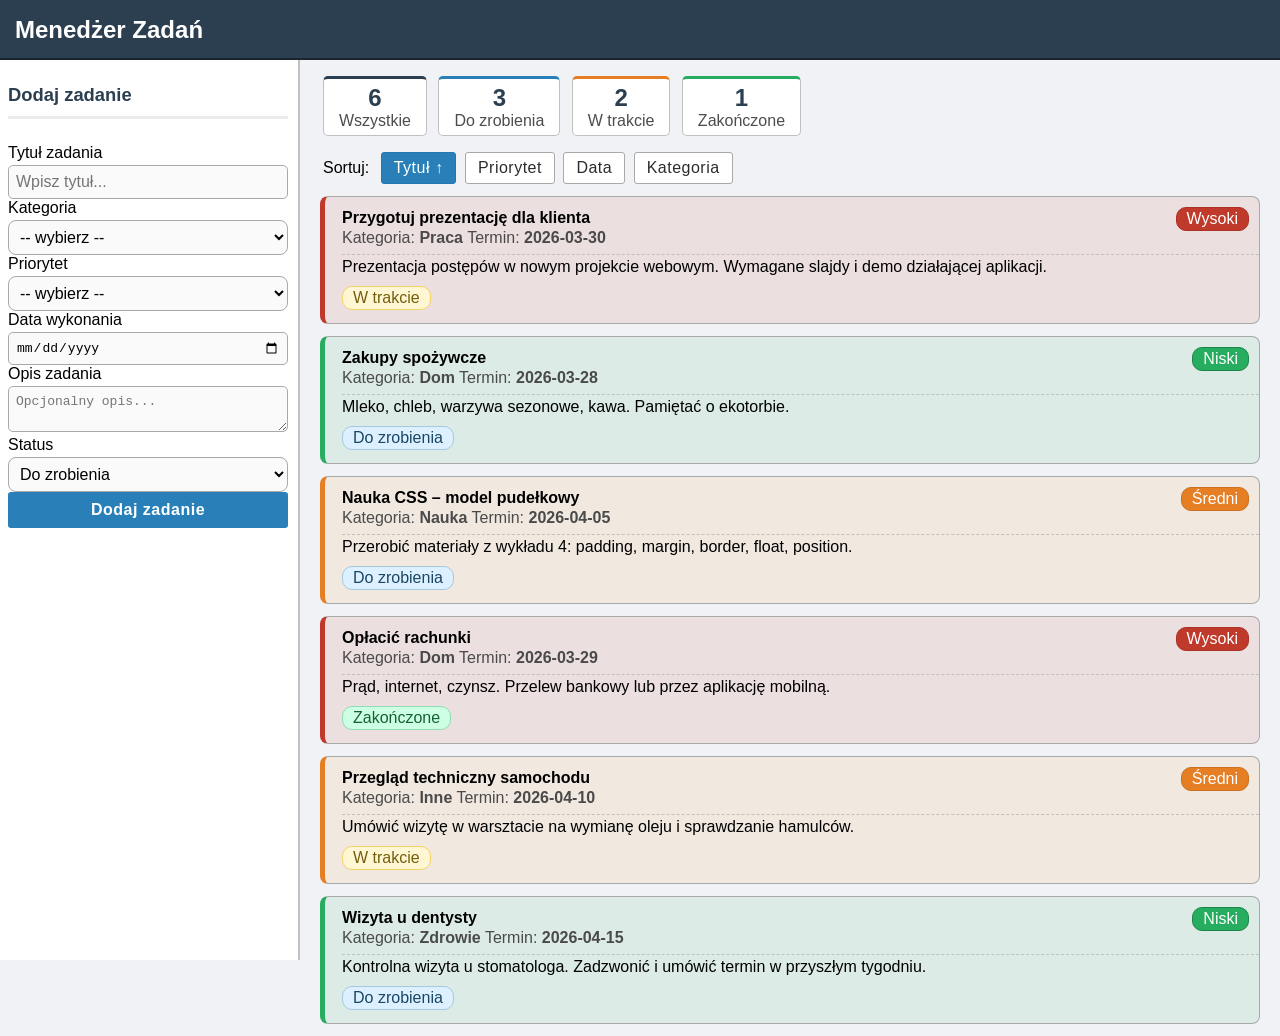
==== lab5/index.html @ 772f9764 "zad" ====
<!DOCTYPE html>
<html lang="pl">
<head>
    <meta charset="UTF-8">
    <title>Menedżer zadań</title>
    <link href="style.css" rel="stylesheet"
          type="text/css">
</head>
<body>
<header>Menedżer Zadań</header>
<aside>
    <form>
        <h4>Dodaj zadanie</h4>
        <div>
            <label for="tytul-zad">Tytuł zadania</label><br>
            <input type="text" name="tytul-zad" id="tytul-zad" placeholder="Wpisz tytuł..." required>
        </div>
        <div>
            <label for="kategoria-zad">Kategoria</label><br>
            <select name="kategoria-zad" id="kategoria-zad" required>
                <option disabled selected hidden>-- wybierz --</option>
                <option value="Praca">Praca</option>
                <option value="Dom">Dom</option>
                <option value="Nauka">Nauka</option>
                <option value="Zdrowie">Zdrowie</option>
                <option value="Inne">Inne</option>
            </select>
        </div>
        <div>
            <label for="priorytet-zad">Priorytet</label><br>
            <select name="priorytet-zad" id="priorytet-zad" required>
                <option disabled selected hidden>-- wybierz --</option>
                <option value="Niski">Niski</option>
                <option value="Średni">Średni</option>
                <option value="Wysoki">Wysoki</option>
            </select>
        </div>
        <div>
            <label for="data-wykonania">Data wykonania</label><br>
            <input type="date" name="data-wykonania" id="data-wykonania" required>
        </div>
        <div>
            <label for="opis-zad">Opis zadania</label><br>
            <textarea name="opis-zad" id="opis-zad" placeholder="Opcjonalny opis..."></textarea>
        </div>
        <div>
            <label for="status-zad">Status</label><br>
            <select name="status-zad" id="status-zad" required>
                <option value="Do zrobienia">Do zrobienia</option>
                <option value="W trakcie">W trakcie</option>
                <option value="Zakończone">Zakończone</option>
            </select>
        </div>
        <div>
            <button id="dodaj-zad" type="submit">Dodaj zadanie</button>
        </div>
    </form>
</aside>
<main>
    <div id="pasek-statystyk">
        <p id="wszystkie">
            <span>6</span><br>Wszystkie
        </p>
        <p id="do-zrobienia">
            <span>3</span><br>Do zrobienia
        </p>
        <p id="w-trakcie">
            <span>2</span><br>W trakcie
        </p>
        <p id="zakonczone">
            <span>1</span><br>Zakończone
        </p>
    </div>
    <div id="pasek-sortowania">
        Sortuj:
        <button id="aktywny">Tytuł &uarr;</button>
        <button>Priorytet</button>
        <button>Data</button>
        <button>Kategoria</button>
    </div>
    <div id="karty-zadan">

        <div class="karta-zadania karta-wysoki">
            <header>
                <span class="priorytet-wysoki">Wysoki</span>
                <h4>Przygotuj prezentację dla klienta</h4>
            </header>
            <div class="info">
                <span>Kategoria: <strong>Praca</strong></span>
                <span>Termin: <strong>2026-03-30</strong></span>
            </div>
            <div class="opis">
                Prezentacja postępów w nowym projekcie webowym. Wymagane slajdy i demo działającej aplikacji.
            </div>
            <div>
                <span class="status w-trakcie">W trakcie</span>
            </div>
        </div>

        <div class="karta-zadania karta-niski">
            <header>
                <span class="priorytet-niski">Niski</span>
                <h4>Zakupy spożywcze</h4>
            </header>
            <div class="info">
                <span>Kategoria: <strong>Dom</strong></span>
                <span>Termin: <strong>2026-03-28</strong></span>
            </div>
            <div class="opis">
                Mleko, chleb, warzywa sezonowe, kawa. Pamiętać o ekotorbie.
            </div>
            <div>
                <span class="status do-zrobienia">Do zrobienia</span>
            </div>
        </div>

        <div class="karta-zadania karta-sredni">
            <header>
                <span class="priorytet-sredni">Średni</span>
                <h4>Nauka CSS &ndash; model pudełkowy</h4>
            </header>
            <div class="info">
                <span>Kategoria: <strong>Nauka</strong></span>
                <span>Termin: <strong>2026-04-05</strong></span>
            </div>
            <div class="opis">
                Przerobić materiały z wykładu 4: padding, margin, border, float, position.
            </div>
            <div>
                <span class="status do-zrobienia">Do zrobienia</span>
            </div>
        </div>

        <div class="karta-zadania karta-wysoki">
            <header>
                <span class="priorytet-wysoki">Wysoki</span>
                <h4>Opłacić rachunki</h4>
            </header>
            <div class="info">
                <span>Kategoria: <strong>Dom</strong></span>
                <span>Termin: <strong>2026-03-29</strong></span>
            </div>
            <div class="opis">
                Prąd, internet, czynsz. Przelew bankowy lub przez aplikację mobilną.
            </div>
            <div>
                <span class="status zakonczone">Zakończone</span>
            </div>
        </div>

        <div class="karta-zadania karta-sredni">
            <header>
                <span class="priorytet-sredni">Średni</span>
                <h4>Przegląd techniczny samochodu</h4>
            </header>
            <div class="info">
                <span>Kategoria: <strong>Inne</strong></span>
                <span>Termin: <strong>2026-04-10</strong></span>
            </div>
            <div class="opis">
                Umówić wizytę w warsztacie na wymianę oleju i sprawdzanie hamulców.
            </div>
            <div>
                <span class="status w-trakcie">W trakcie</span>
            </div>
        </div>

        <div class="karta-zadania karta-niski">
            <header>
                <span class="priorytet-niski">Niski</span>
                <h4>Wizyta u dentysty</h4>
            </header>
            <div class="info">
                <span>Kategoria: <strong>Zdrowie</strong></span>
                <span>Termin: <strong>2026-04-15</strong></span>
            </div>
            <div class="opis">
                Kontrolna wizyta u stomatologa. Zadzwonić i umówić termin w przyszłym tygodniu.
            </div>
            <div>
                <span class="status do-zrobienia">Do zrobienia</span>
            </div>
        </div>

    </div>
</main>
</body>
</html>
---- lab5/style.css ----
body {
    font-family: "Segoe UI", sans-serif;
    color: black;
    background-color: #f0f2f5;
}

body > header {
    background-color: #2c3f50;
    color: white;
    font-weight: bold;
    font-size: 1.5em;
    position: fixed;
    top: 0;
    left: 0;
    width: 100%;
    height: 60px;
    line-height: 60px;
    border-bottom: 2px solid #19252f;
    padding-left: 15px;
    box-sizing: border-box;
    z-index: 100;
}

aside {
    background-color: white;
    color: black;
    position: fixed;
    top: 60px;
    left: 0;
    width: 300px;
    padding-left: 8px;
    padding-right: 10px;
    border-right: 2px solid silver;
    box-sizing: border-box;
    height: 100%;
    overflow-y: auto;
}

aside h4 {
    color: #2c3f50;
    font-size: 1.15em;
    font-weight: bold;
    padding-bottom: 10px;
    border-bottom: 3px solid #ebebeb;
}

aside p label {
    color: #2c2c2c;
}

aside input, aside select, aside textarea {
    width: 100%;
    box-sizing: border-box;
    background-color: #fafafa;
    font-size: 1em;
    border: 1.5px solid darkgray;
    border-radius: 5px;
    padding: 7px;
    margin-top: 3px;
}

aside select {
    border-radius: 8px;
}

aside button {
    background-color: #2980b9;
    color: white;
    font-weight: bold;
    letter-spacing: 0.5px;
    font-size: 1em;
    width: 100%;
    border: 2px solid #2980b9;
    border-radius: 3px;
    padding: 7px;
    cursor: pointer;
}

main {
    margin-top: 60px;
    margin-left: 300px;
}

#pasek-statystyk p {
    display: inline-block;
    background-color: white;
    color: #4c4c4c;
    text-align: center;
    border: 1.5px solid silver;
    border-radius: 5px;
    margin-left: 7px;
    padding: 5px 15px;
}

#pasek-statystyk span {
    color: #2c3f50;
    font-size: 1.5em;
    font-weight: 600;
}

#pasek-statystyk #wszystkie {
    border-top: 3px solid #2c3f50;
    margin-left: 15px;
}

#pasek-statystyk #do-zrobienia {
    border-top: 3px solid #2980b9;
}

#pasek-statystyk #w-trakcie {
    border-top: 3px solid #e67e23;
}

#pasek-statystyk #zakonczone {
    border-top: 3px solid #26ad60;
}

#pasek-sortowania {
    margin-left: 15px;
}

#pasek-sortowania button {
    display: inline-block;
    background-color: white;
    color: #2c2c2c;
    font-size: 1em;
    letter-spacing: 0.5px;
    border: 1.5px solid darkgray;
    border-radius: 3px;
    padding: 6px 12px;
    margin-left: 4px;
    cursor: pointer;
}

#pasek-sortowania #aktywny {
    background-color: #2980b9;
    color: white;
    border: 1.5px solid #2577ad;
    margin-left: 7px;
}

.karta-zadania {
    position: relative;
    color: black;
    border: 1.5px solid darkgray;
    border-radius: 8px;
    padding-left: 17px;
    padding-bottom: 13px;
    margin: 12px;
}

.karta-niski {
    background-color: rgba(38, 173, 96, 0.1);
    border-left: 5px solid #26ad60;
}

.karta-sredni {
    background-color: rgba(239, 160, 42, 0.1);
    border-left: 5px solid #e67e23;
}

.karta-wysoki {
    background-color: rgba(192, 58, 43, 0.1);
    border-left: 5px solid #c03a2b;
}

#karty-zadan header span {
    position: absolute;
    top: 10px;
    right: 0;
    color: white;
    border-radius: 10px;
    padding: 2px 10px;
    margin-right: 10px;
}

span.priorytet-niski {
    background-color: #26ad60;
    border: 1.5px solid #1d8449;
}

span.priorytet-sredni {
    background-color: #e67e23;
    border: 1.5px solid #ca6f1d;
}

span.priorytet-wysoki {
    background-color: #c03a2b;
    border: 1.5px solid #a93225;
}

.karta-zadania h4 {
    margin-top: 12px;
    margin-bottom: 2px;
}

.info {
    color: #4a4a4a;
    padding-bottom: 7px;
}

.opis {
    border-top: 1.5px dashed silver;
    padding-top: 3px;
    padding-bottom: 10px;
}

span.status {
    display: inline-block;
    font-weight: 400;
    border: 1.5px solid;
    border-radius: 10px;
    padding: 2px 10px;
}

span.do-zrobienia {
    background-color: #ddf0ff;
    color: #1a4663;
    border-color: #a4c8df;
}

span.w-trakcie {
    background-color: #fff7d3;
    color: #735d0c;
    border-color: #f3d266;
}

span.zakonczone {
    background-color: #ccffe3;
    color: #156035;
    border-color: #91dcb1
}
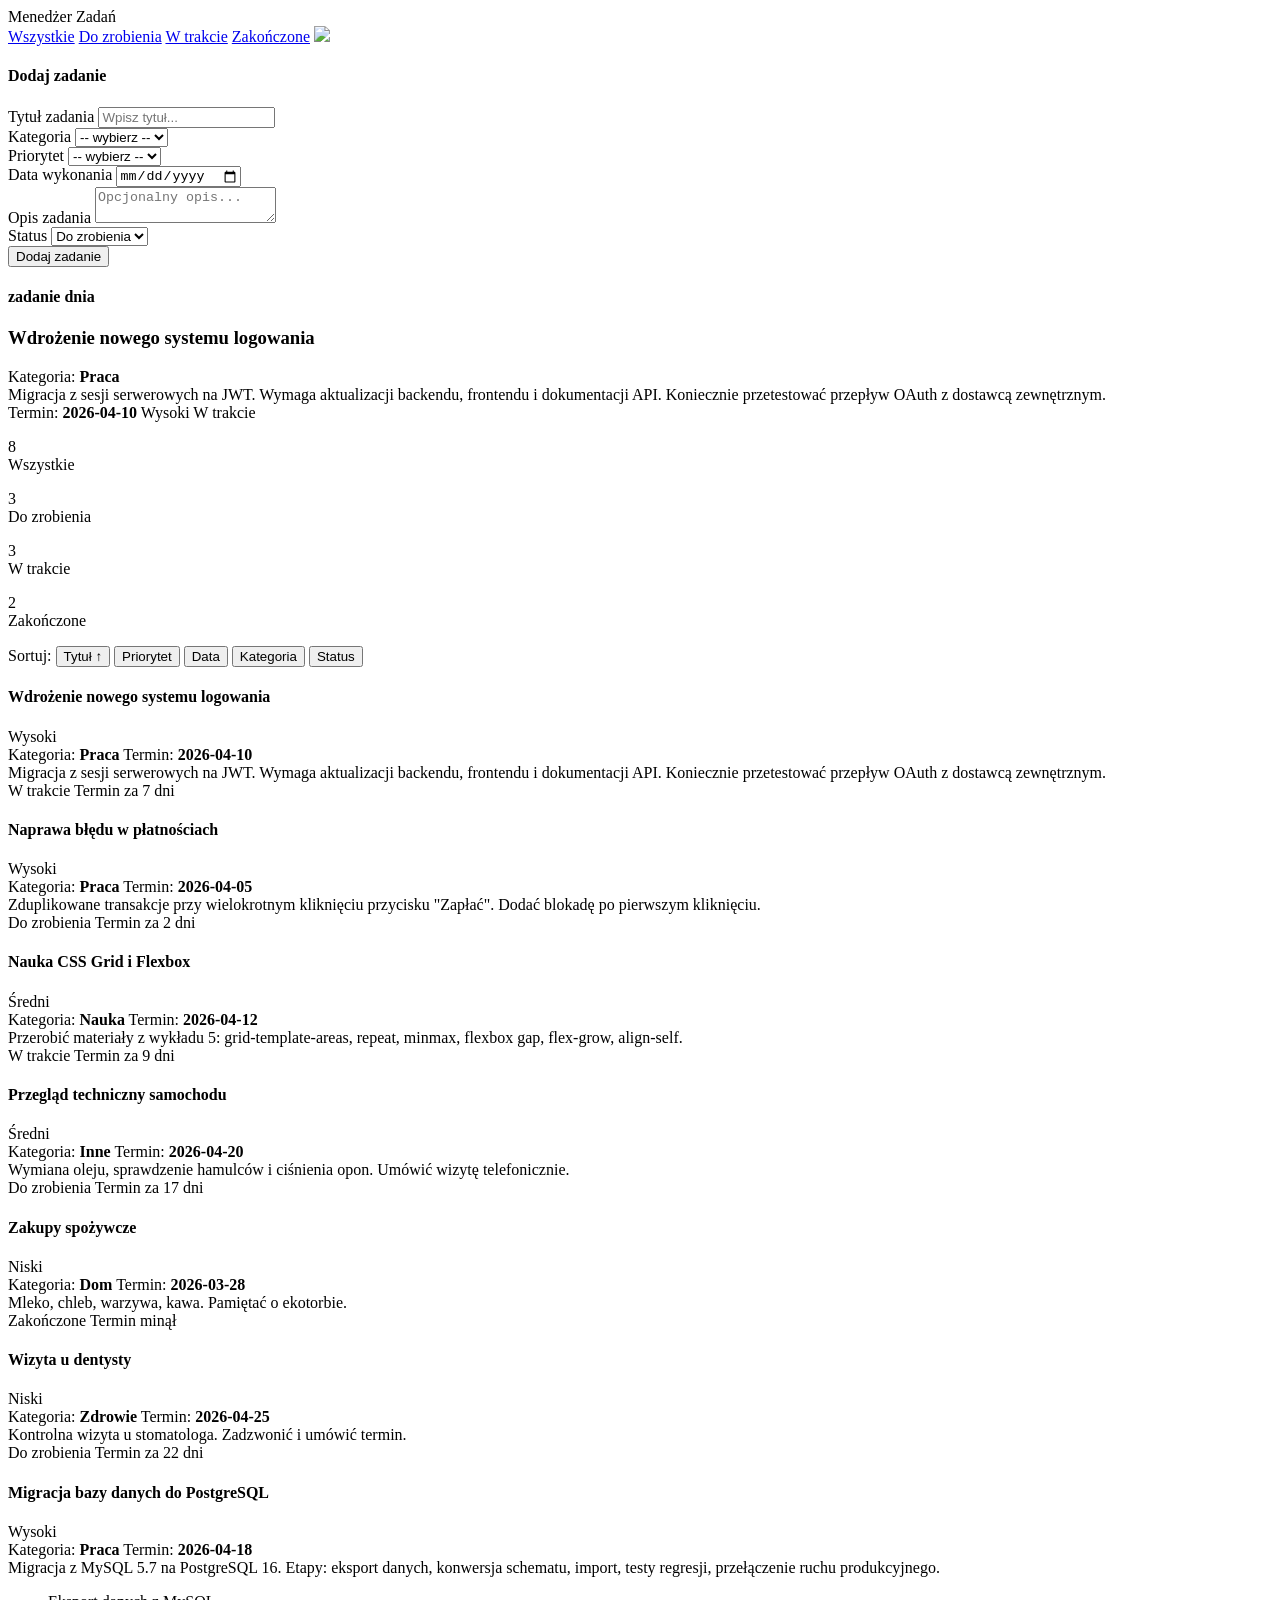
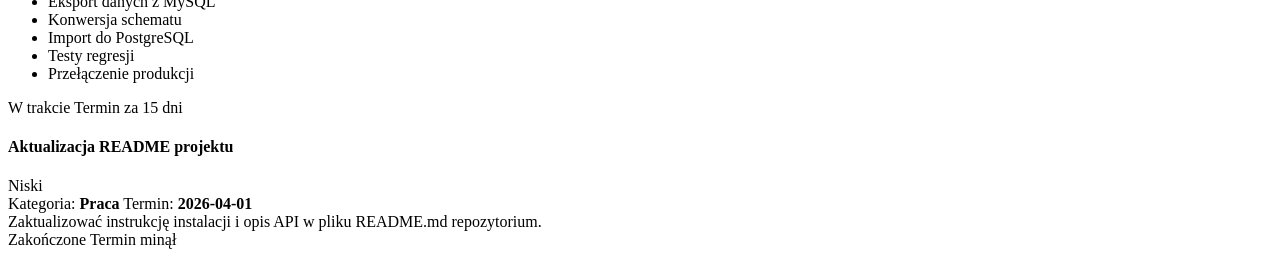
==== commit 86c18fff: "zad" ====
--- a/lab5/index.html
+++ b/lab5/index.html
@@ -3,20 +3,29 @@
 <head>
     <meta charset="UTF-8">
     <title>Menedżer zadań</title>
-    <link href="style.css" rel="stylesheet"
+    <link href="test1.css" rel="stylesheet"
           type="text/css">
 </head>
-<body>
-<header>Menedżer Zadań</header>
+<body class="grid-container">
+<header>
+    <div id="title">Menedżer Zadań</div>
+    <nav class="nav-list">
+        <a href="#" class="nav-item">Wszystkie</a>
+        <a href="#" class="nav-item">Do zrobienia</a>
+        <a href="#" class="nav-item">W trakcie</a>
+        <a href="#" class="nav-item nav-active">Zakończone</a>
+        <img class="nav-item" id="profile-pic" src="https://www.w3schools.com/howto/img_avatar2.png">
+    </nav>
+</header>
 <aside>
+    <h4>Dodaj zadanie</h4>
     <form>
-        <h4>Dodaj zadanie</h4>
-        <div>
-            <label for="tytul-zad">Tytuł zadania</label><br>
+        <div>
+            <label for="tytul-zad">Tytuł zadania</label>
             <input type="text" name="tytul-zad" id="tytul-zad" placeholder="Wpisz tytuł..." required>
         </div>
         <div>
-            <label for="kategoria-zad">Kategoria</label><br>
+            <label for="kategoria-zad">Kategoria</label>
             <select name="kategoria-zad" id="kategoria-zad" required>
                 <option disabled selected hidden>-- wybierz --</option>
                 <option value="Praca">Praca</option>
@@ -27,7 +36,7 @@
             </select>
         </div>
         <div>
-            <label for="priorytet-zad">Priorytet</label><br>
+            <label for="priorytet-zad">Priorytet</label>
             <select name="priorytet-zad" id="priorytet-zad" required>
                 <option disabled selected hidden>-- wybierz --</option>
                 <option value="Niski">Niski</option>
@@ -36,15 +45,15 @@
             </select>
         </div>
         <div>
-            <label for="data-wykonania">Data wykonania</label><br>
+            <label for="data-wykonania">Data wykonania</label>
             <input type="date" name="data-wykonania" id="data-wykonania" required>
         </div>
         <div>
-            <label for="opis-zad">Opis zadania</label><br>
+            <label for="opis-zad">Opis zadania</label>
             <textarea name="opis-zad" id="opis-zad" placeholder="Opcjonalny opis..."></textarea>
         </div>
         <div>
-            <label for="status-zad">Status</label><br>
+            <label for="status-zad">Status</label>
             <select name="status-zad" id="status-zad" required>
                 <option value="Do zrobienia">Do zrobienia</option>
                 <option value="W trakcie">W trakcie</option>
@@ -57,129 +66,199 @@
     </form>
 </aside>
 <main>
+    <div id="zad-dnia" class="karta-zadania">
+        <div id="glowna-tresc">
+            <div class="naglowek">
+                <h4>zadanie dnia</h4>
+                <h3>Wdrożenie nowego systemu logowania</h3>
+            </div>
+            <div class="info">
+                <span>Kategoria: <strong>Praca</strong></span>
+            </div>
+            <div class="opis">
+                Migracja z sesji serwerowych na JWT. Wymaga aktualizacji backendu, frontendu i dokumentacji API. Koniecznie przetestować przepływ OAuth z dostawcą zewnętrznym.
+            </div>
+        </div>
+        <footer>
+            <span>Termin: <strong>2026-04-10</strong></span>
+            <span class="priorytet priorytet-wysoki">Wysoki</span>
+            <span class="status w-trakcie">W trakcie</span>
+        </footer>
+    </div>
+
     <div id="pasek-statystyk">
         <p id="wszystkie">
-            <span>6</span><br>Wszystkie
+            <span>8</span><br>Wszystkie
         </p>
         <p id="do-zrobienia">
             <span>3</span><br>Do zrobienia
         </p>
         <p id="w-trakcie">
-            <span>2</span><br>W trakcie
+            <span>3</span><br>W trakcie
         </p>
         <p id="zakonczone">
-            <span>1</span><br>Zakończone
+            <span>2</span><br>Zakończone
         </p>
     </div>
     <div id="pasek-sortowania">
-        Sortuj:
+        <span>Sortuj:</span>
         <button id="aktywny">Tytuł &uarr;</button>
         <button>Priorytet</button>
         <button>Data</button>
         <button>Kategoria</button>
+        <button>Status</button>
     </div>
     <div id="karty-zadan">
 
+        <div id="col-2" class="karta-zadania karta-wysoki">
+            <div class="naglowek">
+                <h4>Wdrożenie nowego systemu logowania</h4>
+                <span class="priorytet priorytet-wysoki">Wysoki</span>
+            </div>
+            <div class="info">
+                <span>Kategoria: <strong>Praca</strong></span>
+                <span>Termin: <strong>2026-04-10</strong></span>
+            </div>
+            <div class="opis">
+                Migracja z sesji serwerowych na JWT. Wymaga aktualizacji backendu, frontendu i dokumentacji API. Koniecznie przetestować przepływ OAuth z dostawcą zewnętrznym.
+            </div>
+            <footer>
+                <span class="status w-trakcie">W trakcie</span>
+                <span class="deadline">Termin za 7 dni</span>
+            </footer>
+        </div>
+
         <div class="karta-zadania karta-wysoki">
-            <header>
-                <span class="priorytet-wysoki">Wysoki</span>
-                <h4>Przygotuj prezentację dla klienta</h4>
-            </header>
-            <div class="info">
-                <span>Kategoria: <strong>Praca</strong></span>
-                <span>Termin: <strong>2026-03-30</strong></span>
-            </div>
-            <div class="opis">
-                Prezentacja postępów w nowym projekcie webowym. Wymagane slajdy i demo działającej aplikacji.
-            </div>
-            <div>
+            <div class="naglowek">
+                <h4>Naprawa błędu w płatnościach</h4>
+                <span class="priorytet priorytet-wysoki">Wysoki</span>
+            </div>
+            <div class="info">
+                <span>Kategoria: <strong>Praca</strong></span>
+                <span>Termin: <strong>2026-04-05</strong></span>
+            </div>
+            <div class="opis">
+                Zduplikowane transakcje przy wielokrotnym kliknięciu przycisku "Zapłać". Dodać blokadę po pierwszym kliknięciu.
+            </div>
+            <footer>
+                <span class="status do-zrobienia">Do zrobienia</span>
+                <span class="deadline">Termin za 2 dni</span>
+            </footer>
+        </div>
+
+        <div class="karta-zadania karta-sredni">
+            <div class="naglowek">
+                <h4>Nauka CSS Grid i Flexbox</h4>
+                <span class="priorytet priorytet-sredni">Średni</span>
+            </div>
+            <div class="info">
+                <span>Kategoria: <strong>Nauka</strong></span>
+                <span>Termin: <strong>2026-04-12</strong></span>
+            </div>
+            <div class="opis">
+                Przerobić materiały z wykładu 5: grid-template-areas, repeat, minmax, flexbox gap, flex-grow, align-self.
+            </div>
+            <footer>
                 <span class="status w-trakcie">W trakcie</span>
-            </div>
+                <span class="deadline">Termin za 9 dni</span>
+            </footer>
+        </div>
+
+        <div class="karta-zadania karta-sredni">
+            <div class="naglowek">
+                <h4>Przegląd techniczny samochodu</h4>
+                <span class="priorytet priorytet-sredni">Średni</span>
+            </div>
+            <div class="info">
+                <span>Kategoria: <strong>Inne</strong></span>
+                <span>Termin: <strong>2026-04-20</strong></span>
+            </div>
+            <div class="opis">
+                Wymiana oleju, sprawdzenie hamulców i ciśnienia opon. Umówić wizytę telefonicznie.
+            </div>
+            <footer>
+                <span class="status do-zrobienia">Do zrobienia</span>
+                <span class="deadline">Termin za 17 dni</span>
+            </footer>
         </div>
 
         <div class="karta-zadania karta-niski">
-            <header>
-                <span class="priorytet-niski">Niski</span>
+            <div class="naglowek">
                 <h4>Zakupy spożywcze</h4>
-            </header>
+                <span class="priorytet priorytet-niski">Niski</span>
+            </div>
             <div class="info">
                 <span>Kategoria: <strong>Dom</strong></span>
                 <span>Termin: <strong>2026-03-28</strong></span>
             </div>
             <div class="opis">
-                Mleko, chleb, warzywa sezonowe, kawa. Pamiętać o ekotorbie.
-            </div>
-            <div>
+                Mleko, chleb, warzywa, kawa. Pamiętać o ekotorbie.
+            </div>
+            <footer>
+                <span class="status zakonczone">Zakończone</span>
+                <span class="deadline">Termin minął</span>
+            </footer>
+        </div>
+
+        <div class="karta-zadania karta-niski">
+            <div class="naglowek">
+                <h4>Wizyta u dentysty</h4>
+                <span class="priorytet priorytet-niski">Niski</span>
+            </div>
+            <div class="info">
+                <span>Kategoria: <strong>Zdrowie</strong></span>
+                <span>Termin: <strong>2026-04-25</strong></span>
+            </div>
+            <div class="opis">
+                Kontrolna wizyta u stomatologa. Zadzwonić i umówić termin.
+            </div>
+            <footer>
                 <span class="status do-zrobienia">Do zrobienia</span>
-            </div>
-        </div>
-
-        <div class="karta-zadania karta-sredni">
-            <header>
-                <span class="priorytet-sredni">Średni</span>
-                <h4>Nauka CSS &ndash; model pudełkowy</h4>
-            </header>
-            <div class="info">
-                <span>Kategoria: <strong>Nauka</strong></span>
-                <span>Termin: <strong>2026-04-05</strong></span>
-            </div>
-            <div class="opis">
-                Przerobić materiały z wykładu 4: padding, margin, border, float, position.
-            </div>
-            <div>
-                <span class="status do-zrobienia">Do zrobienia</span>
-            </div>
-        </div>
-
-        <div class="karta-zadania karta-wysoki">
-            <header>
-                <span class="priorytet-wysoki">Wysoki</span>
-                <h4>Opłacić rachunki</h4>
-            </header>
-            <div class="info">
-                <span>Kategoria: <strong>Dom</strong></span>
-                <span>Termin: <strong>2026-03-29</strong></span>
-            </div>
-            <div class="opis">
-                Prąd, internet, czynsz. Przelew bankowy lub przez aplikację mobilną.
-            </div>
-            <div>
+                <span class="deadline">Termin za 22 dni</span>
+            </footer>
+        </div>
+
+        <div id="row-2" class="karta-zadania karta-wysoki">
+            <div class="naglowek">
+                <h4>Migracja bazy danych do PostgreSQL</h4>
+                <span class="priorytet priorytet-wysoki">Wysoki</span>
+            </div>
+            <div class="info">
+                <span>Kategoria: <strong>Praca</strong></span>
+                <span>Termin: <strong>2026-04-18</strong></span>
+            </div>
+            <div class="opis">
+                Migracja z MySQL 5.7 na PostgreSQL 16. Etapy: eksport danych, konwersja schematu, import, testy regresji, przełączenie ruchu produkcyjnego.
+                <ul>
+                    <li>Eksport danych z MySQL</li>
+                    <li>Konwersja schematu</li>
+                    <li>Import do PostgreSQL</li>
+                    <li>Testy regresji</li>
+                    <li>Przełączenie produkcji</li>
+                </ul>
+            </div>
+            <footer>
+                <span class="status w-trakcie">W trakcie</span>
+                <span class="deadline">Termin za 15 dni</span>
+            </footer>
+        </div>
+
+        <div class="karta-zadania karta-niski">
+            <div class="naglowek">
+                <h4>Aktualizacja README projektu</h4>
+                <span class="priorytet priorytet-niski">Niski</span>
+            </div>
+            <div class="info">
+                <span>Kategoria: <strong>Praca</strong></span>
+                <span>Termin: <strong>2026-04-01</strong></span>
+            </div>
+            <div class="opis">
+                Zaktualizować instrukcję instalacji i opis API w pliku README.md repozytorium.
+            </div>
+            <footer>
                 <span class="status zakonczone">Zakończone</span>
-            </div>
-        </div>
-
-        <div class="karta-zadania karta-sredni">
-            <header>
-                <span class="priorytet-sredni">Średni</span>
-                <h4>Przegląd techniczny samochodu</h4>
-            </header>
-            <div class="info">
-                <span>Kategoria: <strong>Inne</strong></span>
-                <span>Termin: <strong>2026-04-10</strong></span>
-            </div>
-            <div class="opis">
-                Umówić wizytę w warsztacie na wymianę oleju i sprawdzanie hamulców.
-            </div>
-            <div>
-                <span class="status w-trakcie">W trakcie</span>
-            </div>
-        </div>
-
-        <div class="karta-zadania karta-niski">
-            <header>
-                <span class="priorytet-niski">Niski</span>
-                <h4>Wizyta u dentysty</h4>
-            </header>
-            <div class="info">
-                <span>Kategoria: <strong>Zdrowie</strong></span>
-                <span>Termin: <strong>2026-04-15</strong></span>
-            </div>
-            <div class="opis">
-                Kontrolna wizyta u stomatologa. Zadzwonić i umówić termin w przyszłym tygodniu.
-            </div>
-            <div>
-                <span class="status do-zrobienia">Do zrobienia</span>
-            </div>
+                <span class="deadline">Termin minął</span>
+            </footer>
         </div>
 
     </div>
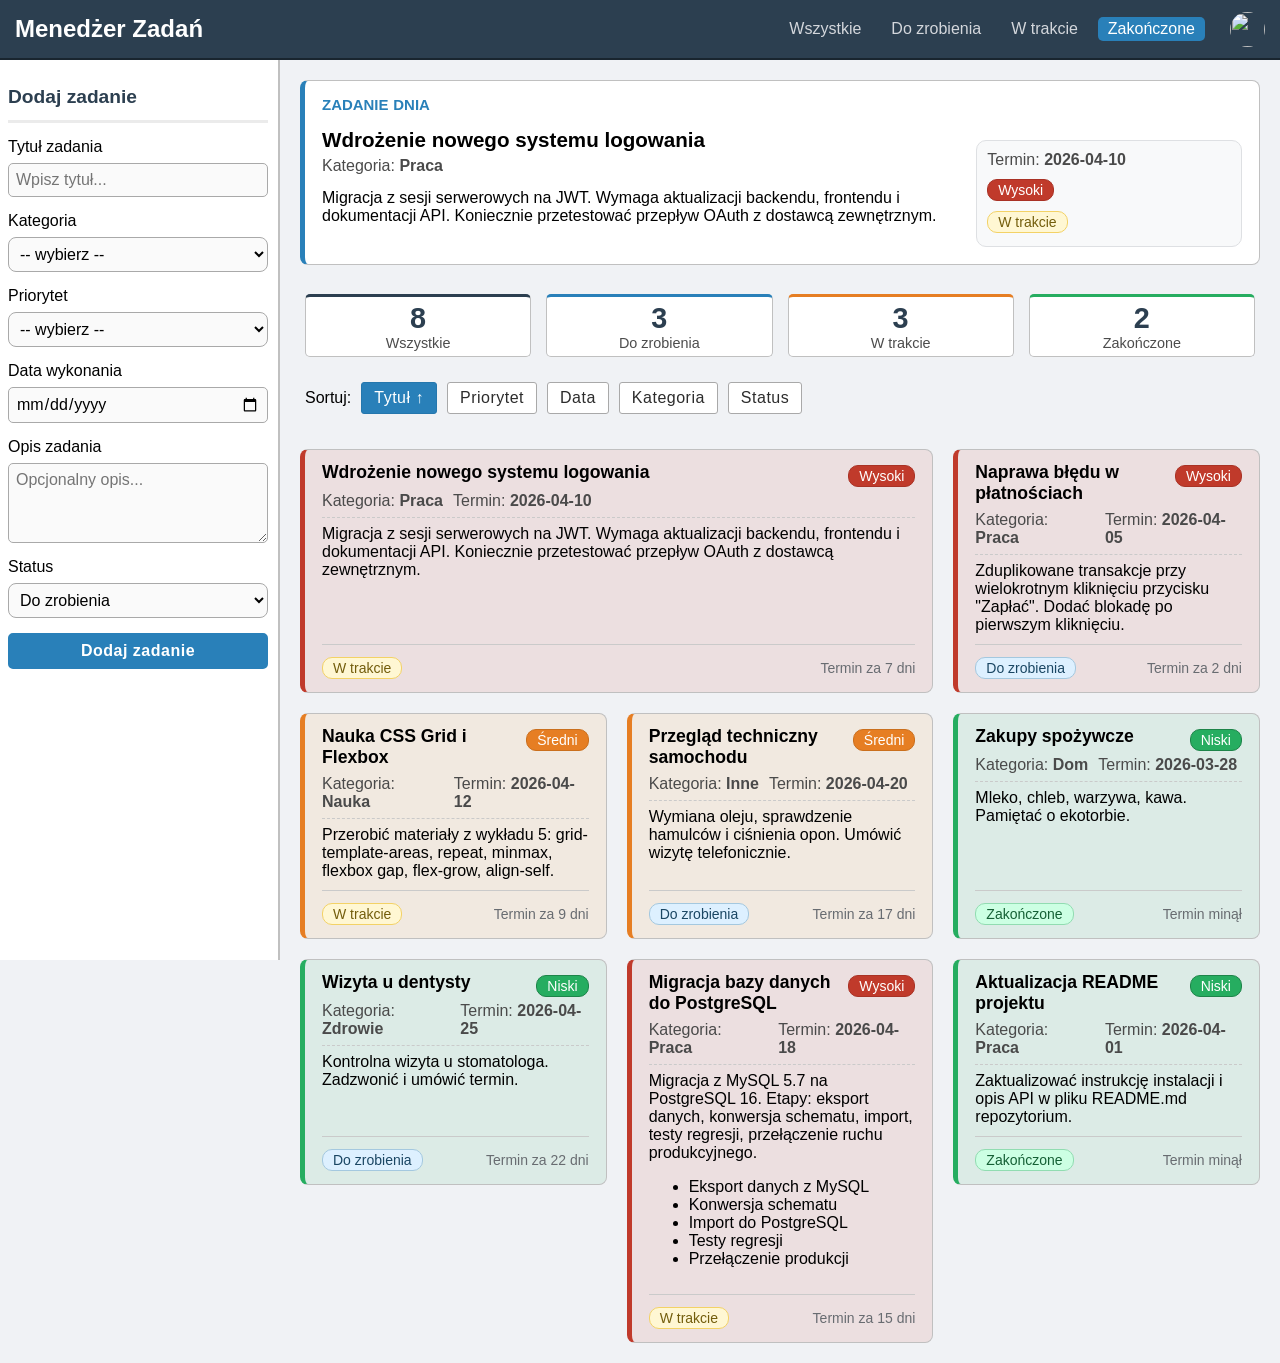
==== commit 9d42f177: "zad" ====
--- a/lab5/index.html
+++ b/lab5/index.html
@@ -3,7 +3,7 @@
 <head>
     <meta charset="UTF-8">
     <title>Menedżer zadań</title>
-    <link href="test1.css" rel="stylesheet"
+    <link href="style.css" rel="stylesheet"
           type="text/css">
 </head>
 <body class="grid-container">
--- a/lab5/style.css
+++ b/lab5/style.css
@@ -0,0 +1,412 @@
+body {
+    margin: 0;
+    font-family: "Segoe UI", sans-serif;
+    color: black;
+    background-color: #f0f2f5;
+}
+
+.grid-container {
+    display: grid;
+    grid-template-areas:
+    "header header"
+    "aside content";
+    grid-template-columns: 280px minmax(0, 1fr);
+    grid-template-rows: 60px 1fr;
+    justify-items: stretch;
+    align-items: stretch;
+}
+
+body > header {
+    grid-area: header;
+    background-color: #2c3f50;
+    color: white;
+    top: 0;
+    left: 0;
+    width: 100%;
+    height: 60px;
+    position: sticky;
+    border-bottom: 2px solid #19252f;
+    display: flex;
+    align-items: center;
+    justify-content: space-between;
+    padding: 0 15px;
+    z-index: 100;
+    box-sizing: border-box;
+}
+
+#title {
+    font-weight: bold;
+    font-size: 1.5em;
+}
+
+.nav-list {
+    display: flex;
+    align-items: center;
+    justify-content: flex-end;
+    gap: 10px;
+}
+
+.nav-item {
+    color: #d4d7dc;
+    text-decoration: none;
+    padding: 3px 10px;
+    border-radius: 5px;
+
+}
+
+.nav-active {
+    color: white;
+    background-color: #2980b9;
+}
+
+#profile-pic {
+    border-radius: 50%;
+    width: 35px;
+    height: 35px;
+    padding: 0;
+    margin-left: 15px;
+}
+
+aside {
+    grid-area: aside;
+    display: flex;
+    flex-direction: column;
+    background-color: white;
+    color: black;
+    position: sticky;
+    top: 60px;
+    height: 100vh;
+    overflow-y: auto;
+    padding-left: 8px;
+    padding-right: 10px;
+    border-right: 2px solid silver;
+    box-sizing: border-box;
+}
+
+aside form {
+    display: flex;
+    flex-direction: column;
+    gap: 15px;
+}
+
+aside form div {
+    display: flex;
+    flex-direction: column;
+}
+
+aside h4 {
+    color: #2c3f50;
+    font-size: 1.2em;
+    font-weight: bold;
+    padding-bottom: 12px;
+    border-bottom: 3px solid #ebebeb;
+    margin-bottom: 15px;
+}
+
+aside p label {
+    color: #2c2c2c;
+}
+
+aside input, aside select, aside textarea {
+    width: 100%;
+    box-sizing: border-box;
+    background-color: #fafafa;
+    font-size: 1em;
+    border: 1.5px solid darkgray;
+    border-radius: 5px;
+    padding: 7px;
+    margin-top: 7px;
+    font-family: "Segoe UI", sans-serif;
+}
+
+aside textarea {
+    height: 80px;
+}
+
+aside select {
+    border-radius: 8px;
+}
+
+aside button {
+    background-color: #2980b9;
+    color: white;
+    font-weight: bold;
+    letter-spacing: 0.5px;
+    font-size: 1em;
+    width: 100%;
+    border: 2px solid #2980b9;
+    border-radius: 5px;
+    padding: 7px;
+    cursor: pointer;
+}
+
+main {
+    grid-area: content;
+    padding: 10px;
+}
+
+#pasek-statystyk {
+    display: flex;
+    flex-direction: row;
+    justify-content: space-between;
+    gap: 15px;
+    margin: 15px 15px 10px 15px;
+    font-size: 0.9em;
+}
+
+#pasek-statystyk p {
+    background-color: white;
+    color: #4c4c4c;
+    flex: 1;
+    text-align: center;
+    border: 1.5px solid silver;
+    border-radius: 5px;
+    padding: 5px 15px;
+}
+
+#pasek-statystyk span {
+    color: #2c3f50;
+    font-size: 2em;
+    font-weight: bolder;
+}
+
+#pasek-statystyk #wszystkie {
+    border-top: 3px solid #2c3f50;
+}
+
+#pasek-statystyk #do-zrobienia {
+    border-top: 3px solid #2980b9;
+}
+
+#pasek-statystyk #w-trakcie {
+    border-top: 3px solid #e67e23;
+}
+
+#pasek-statystyk #zakonczone {
+    border-top: 3px solid #26ad60;
+}
+
+#pasek-sortowania {
+    display: flex;
+    align-items: center;
+    justify-content: flex-start;
+    gap: 10px;
+    flex-wrap: wrap;
+    margin: 10px 15px 25px 15px;
+}
+
+#pasek-sortowania button {
+    background-color: white;
+    color: #2c2c2c;
+    font-size: 1em;
+    letter-spacing: 0.5px;
+    border: 1.5px solid darkgray;
+    border-radius: 3px;
+    padding: 6px 12px;
+    cursor: pointer;
+}
+
+#pasek-sortowania #aktywny {
+    background-color: #2980b9;
+    color: white;
+    border: 1.5px solid #2577ad;
+}
+
+#karty-zadan {
+    display: grid;
+    grid-template-columns: repeat(auto-fit, minmax(280px, 1fr));
+    grid-template-rows: repeat(auto-fit, min(1fr));
+    gap: 20px;
+    padding: 10px;
+}
+
+.karta-zadania {
+    display: flex;
+    flex-direction: column;
+    color: black;
+    border: 1.5px solid silver;
+    border-radius: 8px;
+    padding-left: 17px;
+    padding-right: 17px;
+    padding-bottom: 13px;
+}
+
+.karta-niski {
+    background-color: rgba(38, 173, 96, 0.1);
+    border-left: 5px solid #26ad60;
+}
+
+.karta-sredni {
+    background-color: rgba(239, 160, 42, 0.1);
+    border-left: 5px solid #e67e23;
+}
+
+.karta-wysoki {
+    background-color: rgba(192, 58, 43, 0.1);
+    border-left: 5px solid #c03a2b;
+}
+
+.naglowek {
+    display: flex;
+    justify-content: space-between;
+    align-items: flex-start;
+    gap: 15px;
+    margin-top: 0;
+    margin-bottom: 5px;
+    font-size: 1.1em;
+}
+
+.karta-zadania h4 {
+    flex-grow: 1;
+    margin-top: 12px;
+    margin-bottom: 2px;
+}
+
+.priorytet {
+    font-size: 14px;
+    color: white;
+    border-radius: 10px;
+    padding: 2px 10px;
+    margin-top: 15px;
+}
+
+span.priorytet-niski {
+    background-color: #26ad60;
+    border: 1.5px solid #1d8449;
+}
+
+span.priorytet-sredni {
+    background-color: #e67e23;
+    border: 1.5px solid #ca6f1d;
+}
+
+span.priorytet-wysoki {
+    background-color: #c03a2b;
+    border: 1.5px solid #a93225;
+}
+
+.info {
+    display: flex;
+    flex-direction: row;
+    gap: 10px;
+    color: #4a4a4a;
+    margin-bottom: 7px;
+}
+
+.opis {
+    flex-grow: 1;
+    border-top: 1.5px dashed #cacaca;
+    border-bottom: 1.5px solid #cacaca;
+    padding-top: 7px;
+    padding-bottom: 10px;
+    margin-bottom: 12px;
+}
+
+.karta-zadania footer {
+    display: flex;
+    flex-direction: row;
+    justify-content: space-between;
+    align-items: center;
+}
+
+.deadline {
+    font-size: 14px;
+    color: #686c71;
+}
+
+span.status {
+    font-size: 14px;
+    font-weight: 400;
+    border: 1.5px solid;
+    border-radius: 10px;
+    padding: 2px 10px;
+}
+
+span.do-zrobienia {
+    background-color: #ddf0ff;
+    color: #1a4663;
+    border-color: #a4c8df;
+}
+
+span.w-trakcie {
+    background-color: #fff7d3;
+    color: #735d0c;
+    border-color: #f3d266;
+}
+
+span.zakonczone {
+    background-color: #ccffe3;
+    color: #156035;
+    border-color: #91dcb1
+}
+
+#col-2 {
+    grid-column: span 2;
+}
+
+#row-2 {
+    grid-row: span 2;
+}
+
+#zad-dnia {
+    display: flex;
+    flex-direction: row;
+    justify-content: space-between;
+    align-items: flex-end;
+    gap: 20px;
+    background-color: white;
+    border-left: 5px solid #2980b9;
+    padding-bottom: 17px;
+    margin: 10px;
+    min-width: 500px;
+}
+
+#zad-dnia .naglowek {
+    display: flex;
+    flex-direction: column;
+}
+
+#zad-dnia .naglowek h4 {
+    color: #2980b9;
+    font-size: 0.85em;
+    text-transform: uppercase;
+    word-spacing: 0.7px;
+    margin-bottom: 0;
+    margin-top: 15px;
+}
+
+#zad-dnia .naglowek h3 {
+    margin-top: 0;
+    margin-bottom: 0;
+}
+
+#zad-dnia .opis {
+    border: none;
+}
+
+#glowna-tresc {
+    flex-grow: 1;
+    min-width: 300px;
+}
+
+#zad-dnia footer {
+    display: flex;
+    flex-direction: column;
+    align-items: flex-start;
+    gap: 10px;
+    width: 50%;
+    min-width: 150px;
+    color: #4a4a4a;
+    background-color: #f8f9fa;
+    border: 1.5px solid #dee0e3;
+    border-radius: 10px;
+    padding: 10px;
+}
+
+#zad-dnia footer .priorytet {
+    margin-top: 0;
+}
+
+#zad-dnia footer .status {
+    margin-bottom: 3px;
+}
